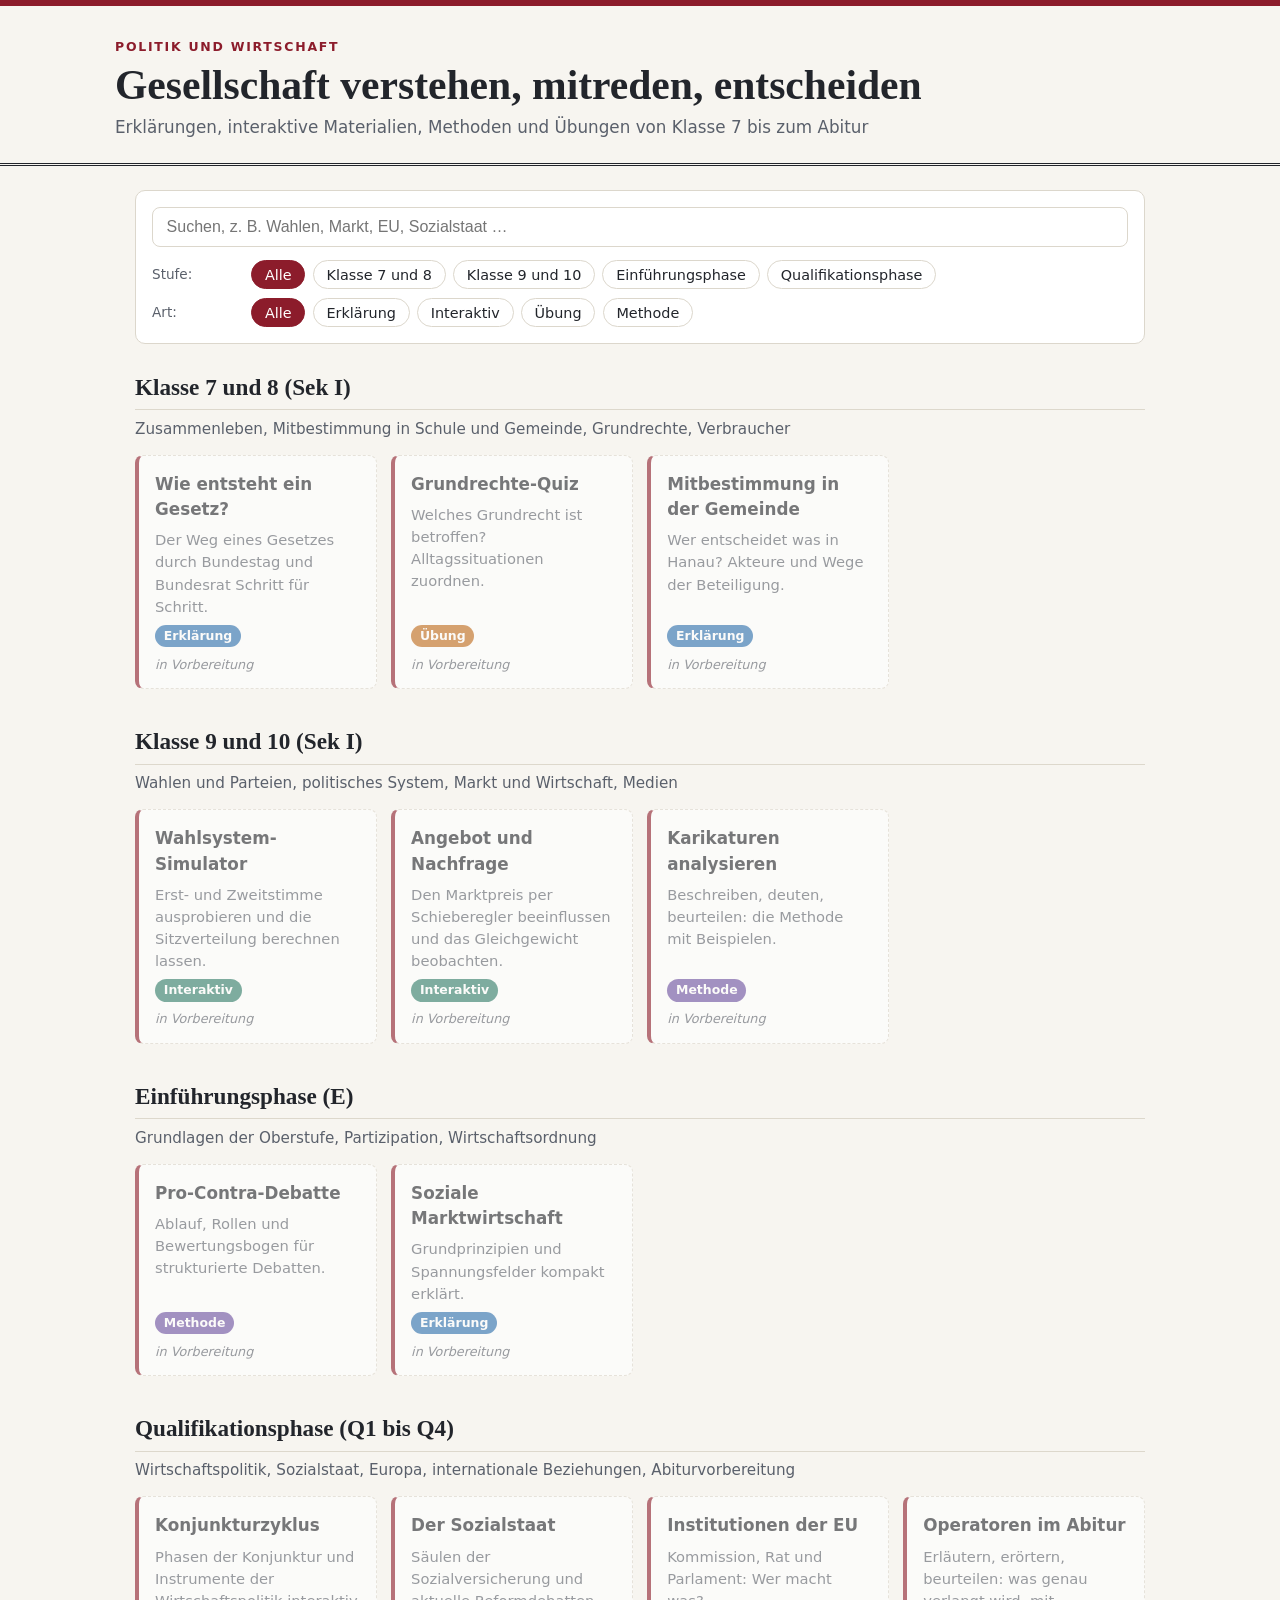
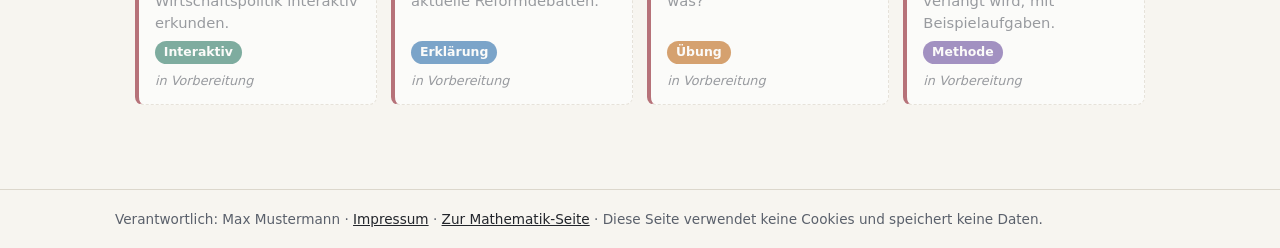
==== index.html @ 1ff41617 "Add files via upload" ====
<!DOCTYPE html>
<html lang="de">
<head>
<meta charset="UTF-8">
<meta name="viewport" content="width=device-width, initial-scale=1">
<title>Politik und Wirtschaft: Materialien, Methoden und Übungen</title>
<style>
  :root {
    --ink: #22252b;
    --ink-soft: #5a606b;
    --paper: #f7f5f0;
    --rule: #ddd8cc;
    --accent: #8c1c2b;
    --card: #ffffff;
    --line: #dcd7cc;
    --erklaerung: #2a6fb0;
    --interaktiv: #2e7d6b;
    --uebung: #c06a1b;
    --methode: #6b4fa3;
  }
  * { box-sizing: border-box; }
  body {
    margin: 0;
    font-family: system-ui, -apple-system, "Segoe UI", Roboto, sans-serif;
    color: var(--ink);
    background: var(--paper);
    line-height: 1.5;
  }
  header {
    background: var(--paper);
    border-top: 6px solid var(--accent);
    border-bottom: 3px double var(--ink);
    padding: 2rem 1.25rem 1.4rem;
  }
  .wrap { max-width: 1050px; margin: 0 auto; }
  .kicker {
    text-transform: uppercase;
    letter-spacing: .14em;
    font-size: .78rem;
    color: var(--accent);
    font-weight: 700;
    margin: 0 0 .35rem;
  }
  h1 {
    font-family: Georgia, "Times New Roman", serif;
    font-size: clamp(1.7rem, 4.2vw, 2.6rem);
    margin: 0 0 .3rem;
    line-height: 1.15;
  }
  .sub { margin: 0; color: var(--ink-soft); font-size: 1.05rem; }

  main { padding: 1.5rem 1.25rem 3rem; }

  .controls {
    background: var(--card);
    border: 1px solid var(--line);
    border-radius: 10px;
    padding: 1rem;
    margin-bottom: 1.6rem;
  }
  .search {
    width: 100%;
    font-size: 1rem;
    padding: .65rem .85rem;
    border: 1px solid var(--line);
    border-radius: 8px;
    color: var(--ink);
    margin-bottom: .8rem;
  }
  .search:focus { outline: 2px solid var(--accent); border-color: transparent; }
  .row { display: flex; flex-wrap: wrap; gap: .45rem; align-items: center; }
  .row + .row { margin-top: .55rem; }
  .row-label { font-size: .85rem; color: var(--ink-soft); margin-right: .25rem; min-width: 5.5rem; }
  .chip {
    border: 1px solid var(--line);
    background: #fff;
    color: var(--ink);
    padding: .35rem .8rem;
    border-radius: 999px;
    font-size: .9rem;
    cursor: pointer;
    font-family: inherit;
  }
  .chip:hover { border-color: var(--ink-soft); }
  .chip.active { background: var(--accent); color: #fff; border-color: var(--accent); }

  section.cat { margin-bottom: 2.2rem; }
  section.cat h2 {
    font-family: Georgia, "Times New Roman", serif;
    font-size: 1.45rem;
    margin: 0 0 .2rem;
    padding-bottom: .3rem;
    border-bottom: 1px solid var(--rule);
  }
  section.cat .cat-desc { margin: .45rem 0 .9rem; color: var(--ink-soft); font-size: .95rem; }
  .grid {
    display: grid;
    grid-template-columns: repeat(auto-fill, minmax(240px, 1fr));
    gap: .9rem;
  }
  .card {
    background: var(--card);
    border: 1px solid var(--line);
    border-left: 4px solid var(--accent);
    border-radius: 8px;
    padding: 1rem 1rem .9rem;
    display: flex;
    flex-direction: column;
    gap: .45rem;
    text-decoration: none;
    color: inherit;
    transition: transform .12s ease, box-shadow .12s ease;
  }
  a.card:hover { transform: translateY(-2px); box-shadow: 0 6px 16px rgba(0,0,0,.10); }
  .card h3 { margin: 0; font-size: 1.05rem; }
  .card p { margin: 0; font-size: .92rem; color: var(--ink-soft); flex-grow: 1; }
  .meta { display: flex; flex-wrap: wrap; gap: .35rem; font-size: .78rem; }
  .badge { padding: .12rem .55rem; border-radius: 999px; color: #fff; font-weight: 600; }
  .badge.Erklärung { background: var(--erklaerung); }
  .badge.Interaktiv { background: var(--interaktiv); }
  .badge.Übung { background: var(--uebung); }
  .badge.Methode { background: var(--methode); }
  .card.soon { opacity: .6; border-style: dashed; border-left-style: solid; }
  .soon-note { font-size: .8rem; font-style: italic; color: var(--ink-soft); }

  .empty { text-align: center; color: var(--ink-soft); padding: 2rem 0; }

  footer {
    border-top: 1px solid var(--line);
    padding: 1.2rem 1.25rem;
    font-size: .85rem;
    color: var(--ink-soft);
  }
  footer a { color: var(--ink); }
</style>
</head>
<body>

<header>
  <div class="wrap">
    <p class="kicker">Politik und Wirtschaft</p>
    <h1>Gesellschaft verstehen, mitreden, entscheiden</h1>
    <p class="sub">Erklärungen, interaktive Materialien, Methoden und Übungen von Klasse 7 bis zum Abitur</p>
  </div>
</header>

<main class="wrap">
  <div class="controls">
    <input class="search" id="search" type="search" placeholder="Suchen, z. B. Wahlen, Markt, EU, Sozialstaat …" aria-label="Suchen">
    <div class="row" id="stufen-row"><span class="row-label">Stufe:</span></div>
    <div class="row" id="typen-row"><span class="row-label">Art:</span></div>
  </div>

  <div id="content"></div>
</main>

<footer>
  <div class="wrap">
    Verantwortlich: Max Mustermann ·
    <a href="impressum.html">Impressum</a> ·
    <a href="../mathe/">Zur Mathematik-Seite</a> ·
    Diese Seite verwendet keine Cookies und speichert keine Daten.
  </div>
</footer>

<script>
/* =========================================================
   HIER PFLEGST DU DEINE INHALTE
   Für ein neues Material einfach einen Eintrag kopieren und anpassen.
   link: Pfad zur Datei (z. B. "q-phase/sozialstaat.html").
         Leer lassen ("") = wird als "in Vorbereitung" angezeigt.
   typ:  "Erklärung", "Interaktiv", "Übung" oder "Methode"
   kategorie: muss einer der Kategorien unten entsprechen
   ========================================================= */

const KATEGORIEN = [
  { id: "klasse78",  name: "Klasse 7 und 8",        stufe: "Sek I",  beschreibung: "Zusammenleben, Mitbestimmung in Schule und Gemeinde, Grundrechte, Verbraucher" },
  { id: "klasse910", name: "Klasse 9 und 10",       stufe: "Sek I",  beschreibung: "Wahlen und Parteien, politisches System, Markt und Wirtschaft, Medien" },
  { id: "e-phase",   name: "Einführungsphase",      stufe: "E",      beschreibung: "Grundlagen der Oberstufe, Partizipation, Wirtschaftsordnung" },
  { id: "q-phase",   name: "Qualifikationsphase",   stufe: "Q1 bis Q4", beschreibung: "Wirtschaftspolitik, Sozialstaat, Europa, internationale Beziehungen, Abiturvorbereitung" }
];

const INHALTE = [
  { titel: "Wie entsteht ein Gesetz?", beschreibung: "Der Weg eines Gesetzes durch Bundestag und Bundesrat Schritt für Schritt.", kategorie: "klasse78", typ: "Erklärung", link: "" },
  { titel: "Grundrechte-Quiz", beschreibung: "Welches Grundrecht ist betroffen? Alltagssituationen zuordnen.", kategorie: "klasse78", typ: "Übung", link: "" },
  { titel: "Mitbestimmung in der Gemeinde", beschreibung: "Wer entscheidet was in Hanau? Akteure und Wege der Beteiligung.", kategorie: "klasse78", typ: "Erklärung", link: "" },

  { titel: "Wahlsystem-Simulator", beschreibung: "Erst- und Zweitstimme ausprobieren und die Sitzverteilung berechnen lassen.", kategorie: "klasse910", typ: "Interaktiv", link: "" },
  { titel: "Angebot und Nachfrage", beschreibung: "Den Marktpreis per Schieberegler beeinflussen und das Gleichgewicht beobachten.", kategorie: "klasse910", typ: "Interaktiv", link: "" },
  { titel: "Karikaturen analysieren", beschreibung: "Beschreiben, deuten, beurteilen: die Methode mit Beispielen.", kategorie: "klasse910", typ: "Methode", link: "" },

  { titel: "Pro-Contra-Debatte", beschreibung: "Ablauf, Rollen und Bewertungsbogen für strukturierte Debatten.", kategorie: "e-phase", typ: "Methode", link: "" },
  { titel: "Soziale Marktwirtschaft", beschreibung: "Grundprinzipien und Spannungsfelder kompakt erklärt.", kategorie: "e-phase", typ: "Erklärung", link: "" },

  { titel: "Konjunkturzyklus", beschreibung: "Phasen der Konjunktur und Instrumente der Wirtschaftspolitik interaktiv erkunden.", kategorie: "q-phase", typ: "Interaktiv", link: "" },
  { titel: "Der Sozialstaat", beschreibung: "Säulen der Sozialversicherung und aktuelle Reformdebatten.", kategorie: "q-phase", typ: "Erklärung", link: "" },
  { titel: "Institutionen der EU", beschreibung: "Kommission, Rat und Parlament: Wer macht was?", kategorie: "q-phase", typ: "Übung", link: "" },
  { titel: "Operatoren im Abitur", beschreibung: "Erläutern, erörtern, beurteilen: was genau verlangt wird, mit Beispielaufgaben.", kategorie: "q-phase", typ: "Methode", link: "" }
];

/* ========= Ab hier musst du nichts mehr ändern ========= */

const TYPEN = ["Erklärung", "Interaktiv", "Übung", "Methode"];
let aktiveStufe = "alle";
let aktiverTyp = "alle";
let suchtext = "";

function chip(label, value, gruppe) {
  const b = document.createElement("button");
  b.className = "chip";
  b.textContent = label;
  b.dataset.value = value;
  b.addEventListener("click", () => {
    if (gruppe === "stufe") aktiveStufe = value; else aktiverTyp = value;
    aktualisiereChips();
    render();
  });
  return b;
}

function baueFilter() {
  const sRow = document.getElementById("stufen-row");
  sRow.appendChild(chip("Alle", "alle", "stufe"));
  KATEGORIEN.forEach(k => sRow.appendChild(chip(k.name, k.id, "stufe")));
  const tRow = document.getElementById("typen-row");
  tRow.appendChild(chip("Alle", "alle", "typ"));
  TYPEN.forEach(t => tRow.appendChild(chip(t, t, "typ")));
  aktualisiereChips();
}

function aktualisiereChips() {
  document.querySelectorAll("#stufen-row .chip").forEach(c =>
    c.classList.toggle("active", c.dataset.value === aktiveStufe));
  document.querySelectorAll("#typen-row .chip").forEach(c =>
    c.classList.toggle("active", c.dataset.value === aktiverTyp));
}

function passt(item) {
  if (aktiveStufe !== "alle" && item.kategorie !== aktiveStufe) return false;
  if (aktiverTyp !== "alle" && item.typ !== aktiverTyp) return false;
  if (suchtext) {
    const t = (item.titel + " " + item.beschreibung).toLowerCase();
    if (!t.includes(suchtext)) return false;
  }
  return true;
}

function karte(item) {
  const el = document.createElement(item.link ? "a" : "div");
  el.className = "card" + (item.link ? "" : " soon");
  if (item.link) el.href = item.link;
  const h = document.createElement("h3"); h.textContent = item.titel;
  const p = document.createElement("p"); p.textContent = item.beschreibung;
  const meta = document.createElement("div"); meta.className = "meta";
  const b = document.createElement("span"); b.className = "badge " + item.typ; b.textContent = item.typ;
  meta.appendChild(b);
  el.append(h, p, meta);
  if (!item.link) {
    const s = document.createElement("span"); s.className = "soon-note"; s.textContent = "in Vorbereitung";
    el.appendChild(s);
  }
  return el;
}

function render() {
  const c = document.getElementById("content");
  c.innerHTML = "";
  let gefunden = 0;
  KATEGORIEN.forEach(k => {
    const items = INHALTE.filter(i => i.kategorie === k.id && passt(i));
    if (!items.length) return;
    gefunden += items.length;
    const sec = document.createElement("section"); sec.className = "cat";
    const h = document.createElement("h2"); h.textContent = k.name + " (" + k.stufe + ")";
    const d = document.createElement("p"); d.className = "cat-desc"; d.textContent = k.beschreibung;
    const g = document.createElement("div"); g.className = "grid";
    items.forEach(i => g.appendChild(karte(i)));
    sec.append(h, d, g);
    c.appendChild(sec);
  });
  if (!gefunden) {
    c.innerHTML = '<p class="empty">Keine passenden Inhalte gefunden.</p>';
  }
}

document.getElementById("search").addEventListener("input", e => {
  suchtext = e.target.value.trim().toLowerCase();
  render();
});

baueFilter();
render();
</script>
</body>
</html>
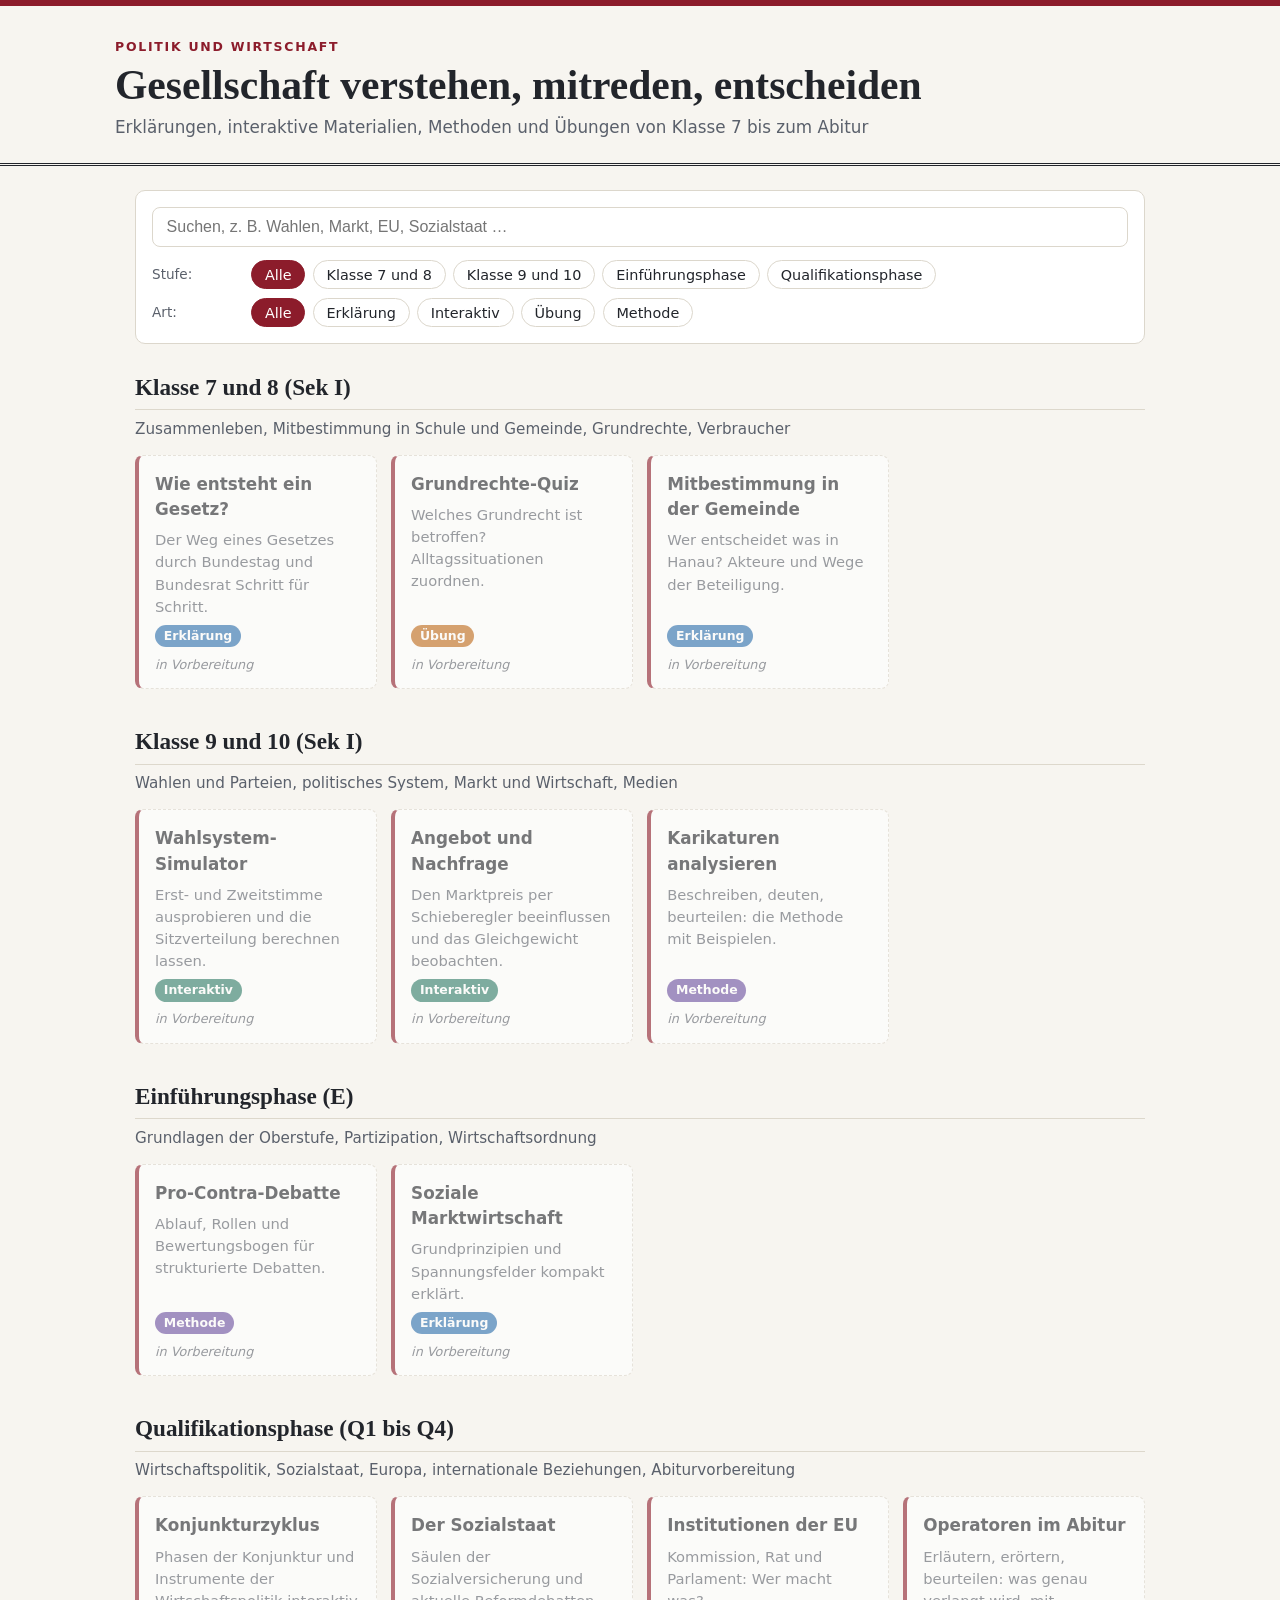
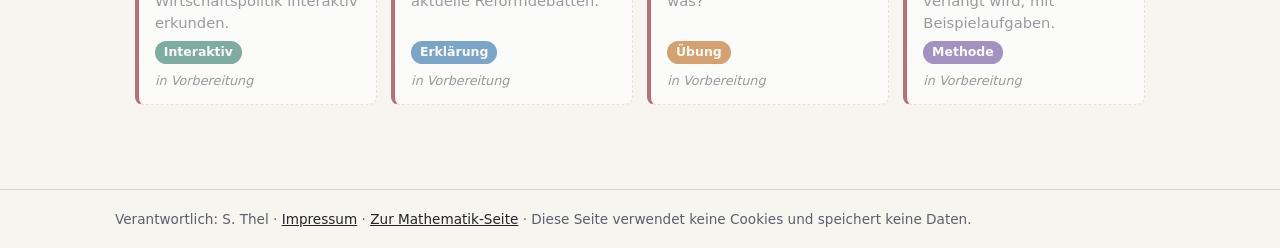
==== commit 27ae1fc6: "Fußzeile: Verantwortlicher S. Thel und Link zur anderen Fachseite Co-Authored-By: Claude Opus 5.5 <n" ====
--- a/index.html
+++ b/index.html
@@ -156,9 +156,9 @@
 
 <footer>
   <div class="wrap">
-    Verantwortlich: Max Mustermann ·
+    Verantwortlich: S. Thel ·
     <a href="impressum.html">Impressum</a> ·
-    <a href="../mathe/">Zur Mathematik-Seite</a> ·
+    <a href="../mathel-lab/">Zur Mathematik-Seite</a> ·
     Diese Seite verwendet keine Cookies und speichert keine Daten.
   </div>
 </footer>
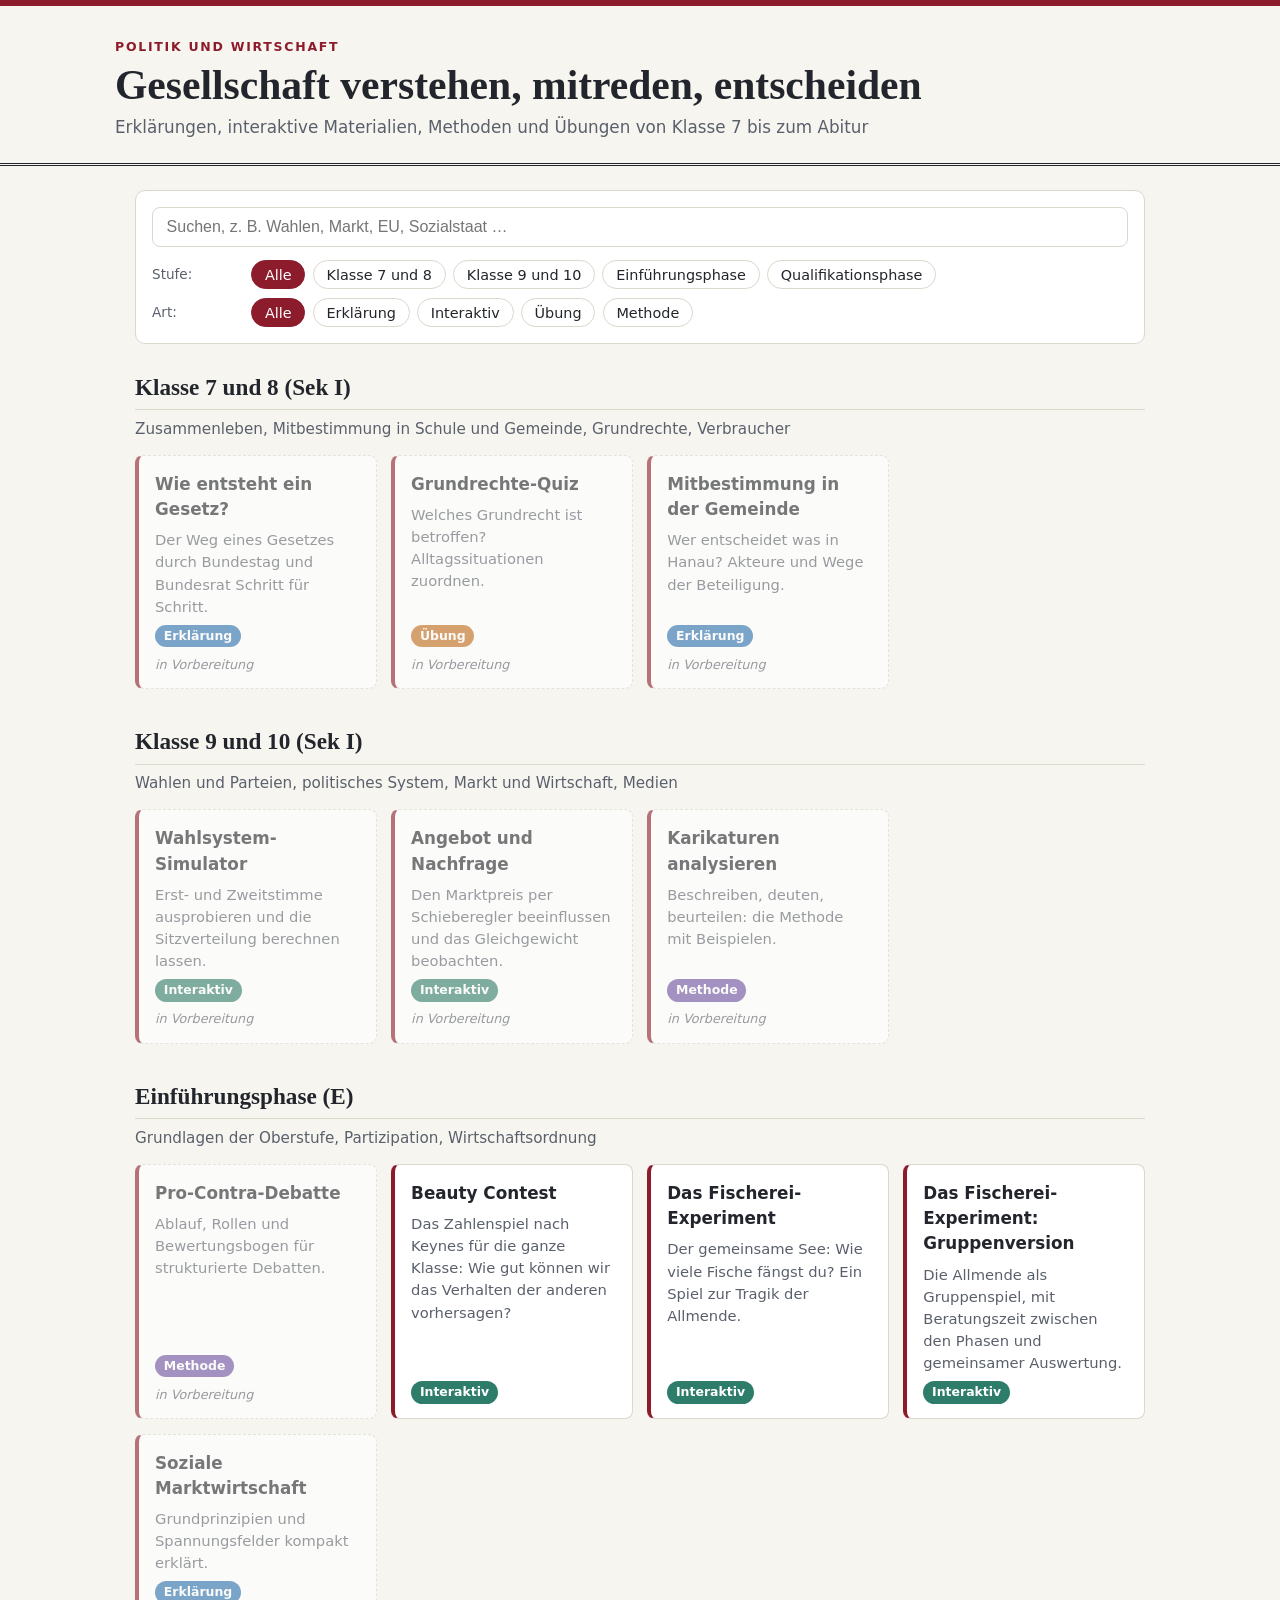
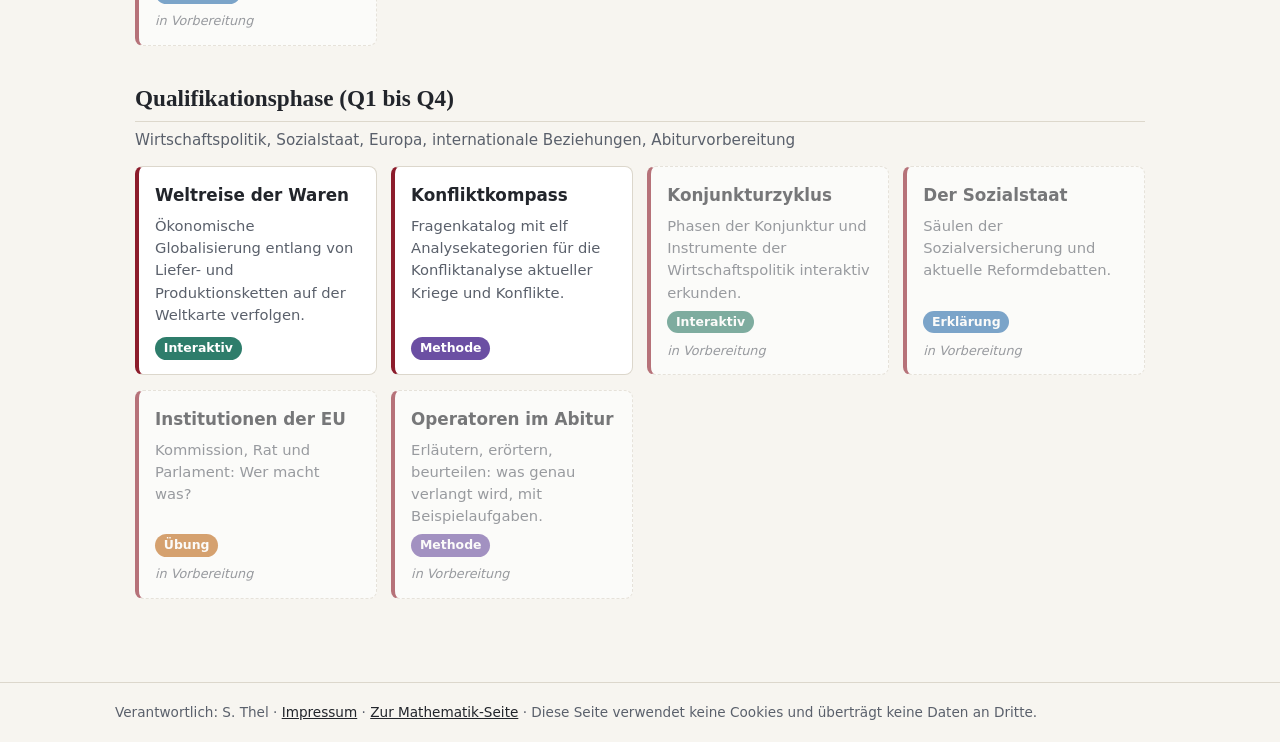
==== commit 5c5322cd: "Fünf PoWi-Materialien aus den Artefakten ergänzt Beauty Contest, Fischerei-Experiment (Einzel- und G" ====
--- a/index.html
+++ b/index.html
@@ -159,7 +159,7 @@
     Verantwortlich: S. Thel ·
     <a href="impressum.html">Impressum</a> ·
     <a href="../mathel-lab/">Zur Mathematik-Seite</a> ·
-    Diese Seite verwendet keine Cookies und speichert keine Daten.
+    Diese Seite verwendet keine Cookies und überträgt keine Daten an Dritte.
   </div>
 </footer>
 
@@ -190,8 +190,13 @@
   { titel: "Karikaturen analysieren", beschreibung: "Beschreiben, deuten, beurteilen: die Methode mit Beispielen.", kategorie: "klasse910", typ: "Methode", link: "" },
 
   { titel: "Pro-Contra-Debatte", beschreibung: "Ablauf, Rollen und Bewertungsbogen für strukturierte Debatten.", kategorie: "e-phase", typ: "Methode", link: "" },
+  { titel: "Beauty Contest", beschreibung: "Das Zahlenspiel nach Keynes für die ganze Klasse: Wie gut können wir das Verhalten der anderen vorhersagen?", kategorie: "e-phase", typ: "Interaktiv", link: "e-phase/beauty-contest.html" },
+  { titel: "Das Fischerei-Experiment", beschreibung: "Der gemeinsame See: Wie viele Fische fängst du? Ein Spiel zur Tragik der Allmende.", kategorie: "e-phase", typ: "Interaktiv", link: "e-phase/fischerei-experiment.html" },
+  { titel: "Das Fischerei-Experiment: Gruppenversion", beschreibung: "Die Allmende als Gruppenspiel, mit Beratungszeit zwischen den Phasen und gemeinsamer Auswertung.", kategorie: "e-phase", typ: "Interaktiv", link: "e-phase/fischerei-gruppenversion.html" },
   { titel: "Soziale Marktwirtschaft", beschreibung: "Grundprinzipien und Spannungsfelder kompakt erklärt.", kategorie: "e-phase", typ: "Erklärung", link: "" },
 
+  { titel: "Weltreise der Waren", beschreibung: "Ökonomische Globalisierung entlang von Liefer- und Produktionsketten auf der Weltkarte verfolgen.", kategorie: "q-phase", typ: "Interaktiv", link: "q-phase/weltreise-der-waren.html" },
+  { titel: "Konfliktkompass", beschreibung: "Fragenkatalog mit elf Analysekategorien für die Konfliktanalyse aktueller Kriege und Konflikte.", kategorie: "q-phase", typ: "Methode", link: "q-phase/konfliktkompass.html" },
   { titel: "Konjunkturzyklus", beschreibung: "Phasen der Konjunktur und Instrumente der Wirtschaftspolitik interaktiv erkunden.", kategorie: "q-phase", typ: "Interaktiv", link: "" },
   { titel: "Der Sozialstaat", beschreibung: "Säulen der Sozialversicherung und aktuelle Reformdebatten.", kategorie: "q-phase", typ: "Erklärung", link: "" },
   { titel: "Institutionen der EU", beschreibung: "Kommission, Rat und Parlament: Wer macht was?", kategorie: "q-phase", typ: "Übung", link: "" },
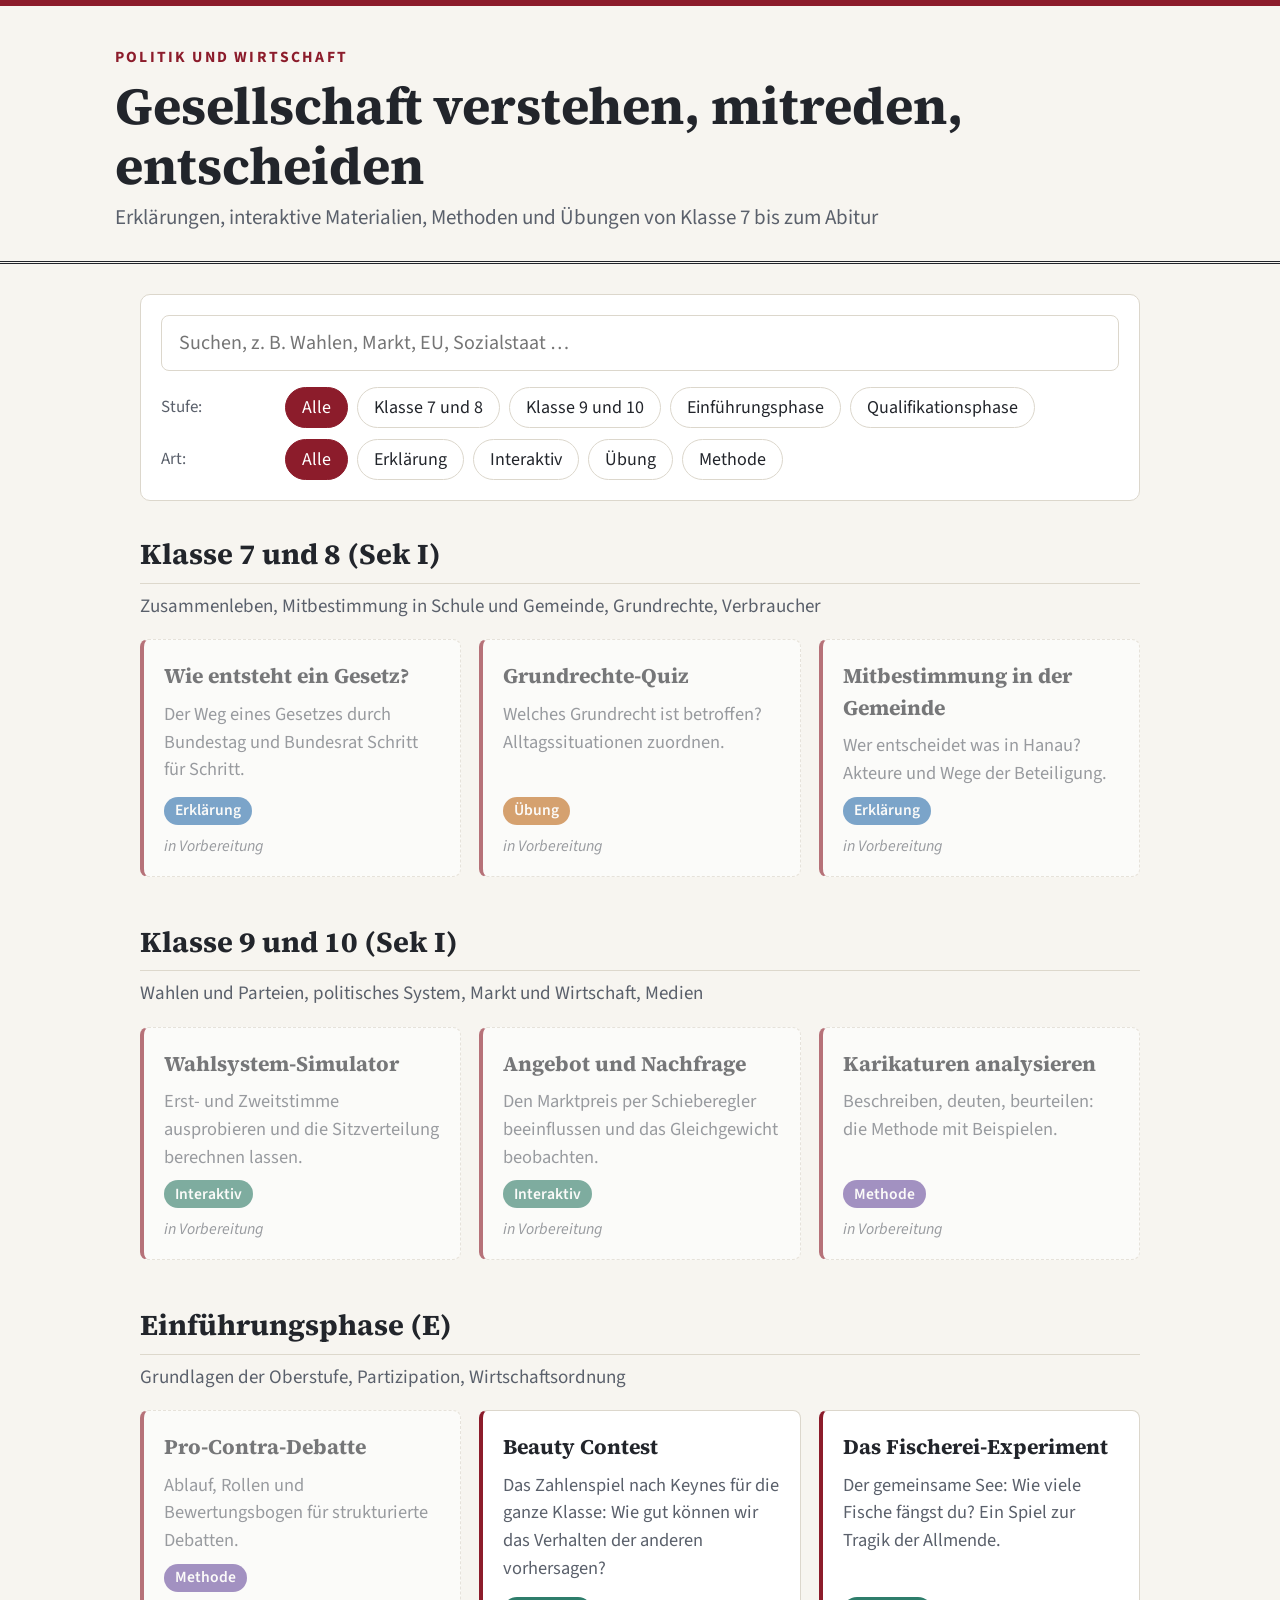
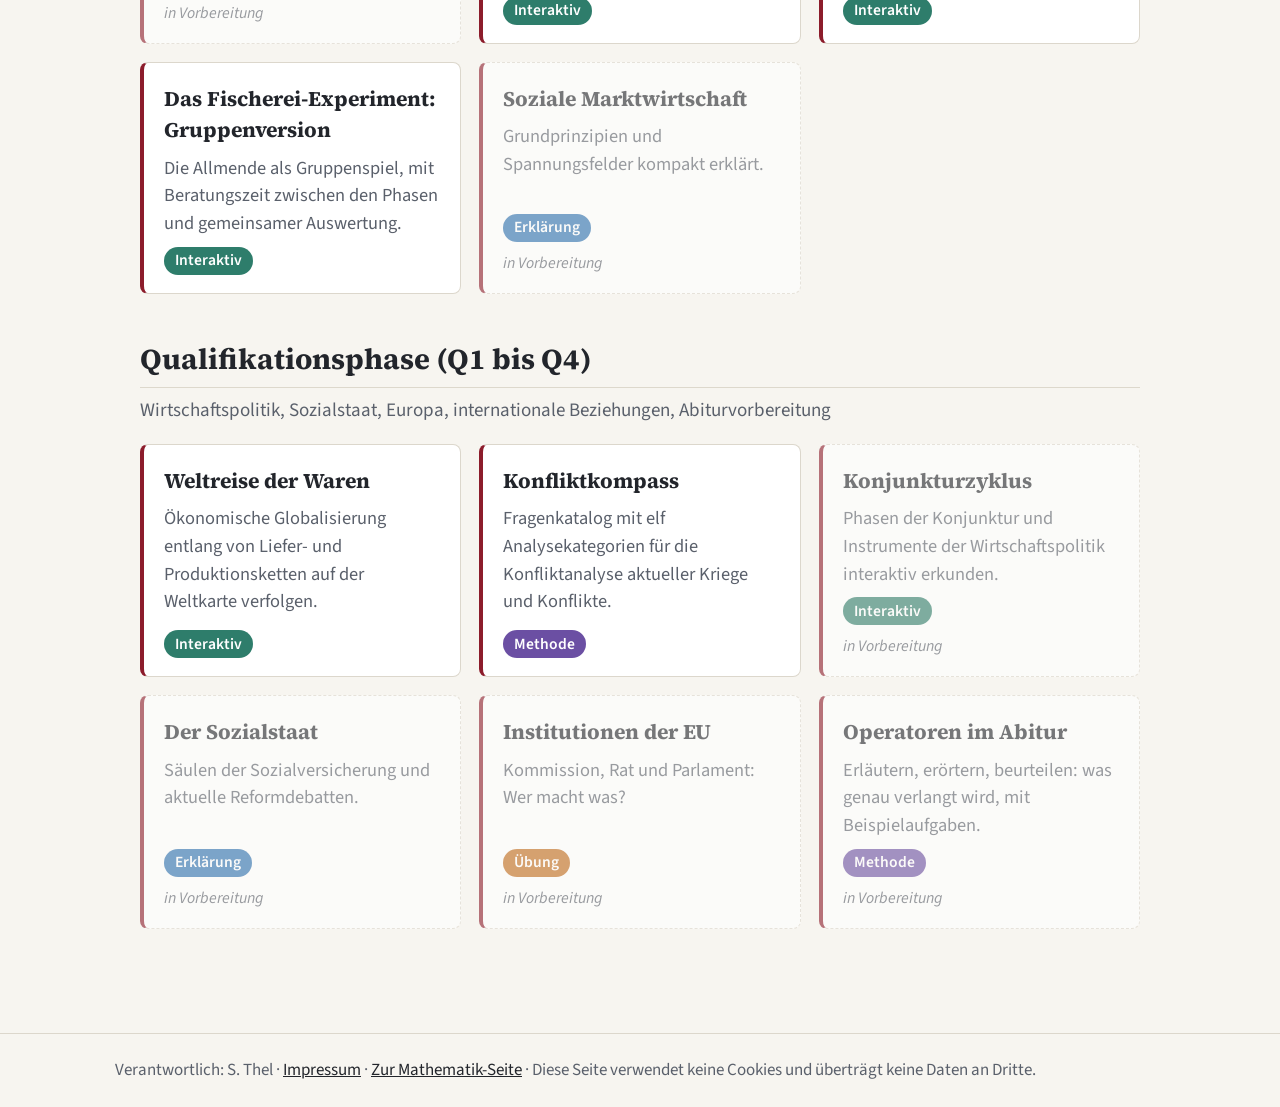
==== commit 219c717b: "Einheitliche, größere Schrift auf allen Seiten Fließtext Source Sans 3, Überschriften Source Serif 4" ====
--- a/index.html
+++ b/index.html
@@ -4,6 +4,15 @@
 <meta charset="UTF-8">
 <meta name="viewport" content="width=device-width, initial-scale=1">
 <title>Politik und Wirtschaft: Materialien, Methoden und Übungen</title>
+<link rel="stylesheet" href="assets/fonts/fonts.css">
+<style id="typo-basis">
+/* Einheitliche Schriften: Text Source Sans 3, Überschriften Source Serif 4, Zahlen Source Code Pro */
+html{font-size:20px}
+body{font-family:"Source Sans 3", system-ui, sans-serif}
+h1,h2,h3{font-family:"Source Serif 4", Georgia, serif}
+button,input,select,textarea{font-family:inherit}
+code,kbd,samp,pre{font-family:"Source Code Pro", ui-monospace, monospace}
+</style>
 <style>
   :root {
     --ink: #22252b;
@@ -21,7 +30,7 @@
   * { box-sizing: border-box; }
   body {
     margin: 0;
-    font-family: system-ui, -apple-system, "Segoe UI", Roboto, sans-serif;
+    font-family:"Source Sans 3", system-ui, sans-serif;
     color: var(--ink);
     background: var(--paper);
     line-height: 1.5;
@@ -42,7 +51,7 @@
     margin: 0 0 .35rem;
   }
   h1 {
-    font-family: Georgia, "Times New Roman", serif;
+    font-family: "Source Serif 4", Georgia, serif;
     font-size: clamp(1.7rem, 4.2vw, 2.6rem);
     margin: 0 0 .3rem;
     line-height: 1.15;
@@ -86,7 +95,7 @@
 
   section.cat { margin-bottom: 2.2rem; }
   section.cat h2 {
-    font-family: Georgia, "Times New Roman", serif;
+    font-family: "Source Serif 4", Georgia, serif;
     font-size: 1.45rem;
     margin: 0 0 .2rem;
     padding-bottom: .3rem;
@@ -158,7 +167,7 @@
   <div class="wrap">
     Verantwortlich: S. Thel ·
     <a href="impressum.html">Impressum</a> ·
-    <a href="../mathel-lab/">Zur Mathematik-Seite</a> ·
+    <a href="../mathe-lab/">Zur Mathematik-Seite</a> ·
     Diese Seite verwendet keine Cookies und überträgt keine Daten an Dritte.
   </div>
 </footer>
--- a/assets/fonts/fonts.css
+++ b/assets/fonts/fonts.css
@@ -0,0 +1,461 @@
+/* Lokal eingebundene Schriften (SIL Open Font License 1.1), keine Verbindung zu Google.
+ */
+
+@font-face {
+  font-family: 'Source Sans 3';
+  font-style: normal;
+  font-weight: 400;
+  font-display: swap;
+  src: url(./source-sans-3-greek-400-normal.woff2) format('woff2');
+  unicode-range: U+0370-0377,U+037A-037F,U+0384-038A,U+038C,U+038E-03A1,U+03A3-03FF;
+}
+
+@font-face {
+  font-family: 'Source Sans 3';
+  font-style: normal;
+  font-weight: 400;
+  font-display: swap;
+  src: url(./source-sans-3-latin-ext-400-normal.woff2) format('woff2');
+  unicode-range: U+0100-02BA,U+02BD-02C5,U+02C7-02CC,U+02CE-02D7,U+02DD-02FF,U+0304,U+0308,U+0329,U+1D00-1DBF,U+1E00-1E9F,U+1EF2-1EFF,U+2020,U+20A0-20AB,U+20AD-20C4,U+2113,U+2C60-2C7F,U+A720-A7FF;
+}
+
+@font-face {
+  font-family: 'Source Sans 3';
+  font-style: normal;
+  font-weight: 400;
+  font-display: swap;
+  src: url(./source-sans-3-latin-400-normal.woff2) format('woff2');
+  unicode-range: U+0000-00FF,U+0131,U+0152-0153,U+02BB-02BC,U+02C6,U+02DA,U+02DC,U+0304,U+0308,U+0329,U+2000-206F,U+20AC,U+2122,U+2191,U+2193,U+2212,U+2215,U+FEFF,U+FFFD;
+}
+
+@font-face {
+  font-family: 'Source Sans 3';
+  font-style: normal;
+  font-weight: 500;
+  font-display: swap;
+  src: url(./source-sans-3-greek-500-normal.woff2) format('woff2');
+  unicode-range: U+0370-0377,U+037A-037F,U+0384-038A,U+038C,U+038E-03A1,U+03A3-03FF;
+}
+
+@font-face {
+  font-family: 'Source Sans 3';
+  font-style: normal;
+  font-weight: 500;
+  font-display: swap;
+  src: url(./source-sans-3-latin-ext-500-normal.woff2) format('woff2');
+  unicode-range: U+0100-02BA,U+02BD-02C5,U+02C7-02CC,U+02CE-02D7,U+02DD-02FF,U+0304,U+0308,U+0329,U+1D00-1DBF,U+1E00-1E9F,U+1EF2-1EFF,U+2020,U+20A0-20AB,U+20AD-20C4,U+2113,U+2C60-2C7F,U+A720-A7FF;
+}
+
+@font-face {
+  font-family: 'Source Sans 3';
+  font-style: normal;
+  font-weight: 500;
+  font-display: swap;
+  src: url(./source-sans-3-latin-500-normal.woff2) format('woff2');
+  unicode-range: U+0000-00FF,U+0131,U+0152-0153,U+02BB-02BC,U+02C6,U+02DA,U+02DC,U+0304,U+0308,U+0329,U+2000-206F,U+20AC,U+2122,U+2191,U+2193,U+2212,U+2215,U+FEFF,U+FFFD;
+}
+
+@font-face {
+  font-family: 'Source Sans 3';
+  font-style: normal;
+  font-weight: 600;
+  font-display: swap;
+  src: url(./source-sans-3-greek-600-normal.woff2) format('woff2');
+  unicode-range: U+0370-0377,U+037A-037F,U+0384-038A,U+038C,U+038E-03A1,U+03A3-03FF;
+}
+
+@font-face {
+  font-family: 'Source Sans 3';
+  font-style: normal;
+  font-weight: 600;
+  font-display: swap;
+  src: url(./source-sans-3-latin-ext-600-normal.woff2) format('woff2');
+  unicode-range: U+0100-02BA,U+02BD-02C5,U+02C7-02CC,U+02CE-02D7,U+02DD-02FF,U+0304,U+0308,U+0329,U+1D00-1DBF,U+1E00-1E9F,U+1EF2-1EFF,U+2020,U+20A0-20AB,U+20AD-20C4,U+2113,U+2C60-2C7F,U+A720-A7FF;
+}
+
+@font-face {
+  font-family: 'Source Sans 3';
+  font-style: normal;
+  font-weight: 600;
+  font-display: swap;
+  src: url(./source-sans-3-latin-600-normal.woff2) format('woff2');
+  unicode-range: U+0000-00FF,U+0131,U+0152-0153,U+02BB-02BC,U+02C6,U+02DA,U+02DC,U+0304,U+0308,U+0329,U+2000-206F,U+20AC,U+2122,U+2191,U+2193,U+2212,U+2215,U+FEFF,U+FFFD;
+}
+
+@font-face {
+  font-family: 'Source Sans 3';
+  font-style: normal;
+  font-weight: 700;
+  font-display: swap;
+  src: url(./source-sans-3-greek-700-normal.woff2) format('woff2');
+  unicode-range: U+0370-0377,U+037A-037F,U+0384-038A,U+038C,U+038E-03A1,U+03A3-03FF;
+}
+
+@font-face {
+  font-family: 'Source Sans 3';
+  font-style: normal;
+  font-weight: 700;
+  font-display: swap;
+  src: url(./source-sans-3-latin-ext-700-normal.woff2) format('woff2');
+  unicode-range: U+0100-02BA,U+02BD-02C5,U+02C7-02CC,U+02CE-02D7,U+02DD-02FF,U+0304,U+0308,U+0329,U+1D00-1DBF,U+1E00-1E9F,U+1EF2-1EFF,U+2020,U+20A0-20AB,U+20AD-20C4,U+2113,U+2C60-2C7F,U+A720-A7FF;
+}
+
+@font-face {
+  font-family: 'Source Sans 3';
+  font-style: normal;
+  font-weight: 700;
+  font-display: swap;
+  src: url(./source-sans-3-latin-700-normal.woff2) format('woff2');
+  unicode-range: U+0000-00FF,U+0131,U+0152-0153,U+02BB-02BC,U+02C6,U+02DA,U+02DC,U+0304,U+0308,U+0329,U+2000-206F,U+20AC,U+2122,U+2191,U+2193,U+2212,U+2215,U+FEFF,U+FFFD;
+}
+
+@font-face {
+  font-family: 'Source Sans 3';
+  font-style: normal;
+  font-weight: 800;
+  font-display: swap;
+  src: url(./source-sans-3-greek-800-normal.woff2) format('woff2');
+  unicode-range: U+0370-0377,U+037A-037F,U+0384-038A,U+038C,U+038E-03A1,U+03A3-03FF;
+}
+
+@font-face {
+  font-family: 'Source Sans 3';
+  font-style: normal;
+  font-weight: 800;
+  font-display: swap;
+  src: url(./source-sans-3-latin-ext-800-normal.woff2) format('woff2');
+  unicode-range: U+0100-02BA,U+02BD-02C5,U+02C7-02CC,U+02CE-02D7,U+02DD-02FF,U+0304,U+0308,U+0329,U+1D00-1DBF,U+1E00-1E9F,U+1EF2-1EFF,U+2020,U+20A0-20AB,U+20AD-20C4,U+2113,U+2C60-2C7F,U+A720-A7FF;
+}
+
+@font-face {
+  font-family: 'Source Sans 3';
+  font-style: normal;
+  font-weight: 800;
+  font-display: swap;
+  src: url(./source-sans-3-latin-800-normal.woff2) format('woff2');
+  unicode-range: U+0000-00FF,U+0131,U+0152-0153,U+02BB-02BC,U+02C6,U+02DA,U+02DC,U+0304,U+0308,U+0329,U+2000-206F,U+20AC,U+2122,U+2191,U+2193,U+2212,U+2215,U+FEFF,U+FFFD;
+}
+
+@font-face {
+  font-family: 'Source Sans 3';
+  font-style: italic;
+  font-weight: 400;
+  font-display: swap;
+  src: url(./source-sans-3-greek-400-italic.woff2) format('woff2');
+  unicode-range: U+0370-0377,U+037A-037F,U+0384-038A,U+038C,U+038E-03A1,U+03A3-03FF;
+}
+
+@font-face {
+  font-family: 'Source Sans 3';
+  font-style: italic;
+  font-weight: 400;
+  font-display: swap;
+  src: url(./source-sans-3-latin-ext-400-italic.woff2) format('woff2');
+  unicode-range: U+0100-02BA,U+02BD-02C5,U+02C7-02CC,U+02CE-02D7,U+02DD-02FF,U+0304,U+0308,U+0329,U+1D00-1DBF,U+1E00-1E9F,U+1EF2-1EFF,U+2020,U+20A0-20AB,U+20AD-20C4,U+2113,U+2C60-2C7F,U+A720-A7FF;
+}
+
+@font-face {
+  font-family: 'Source Sans 3';
+  font-style: italic;
+  font-weight: 400;
+  font-display: swap;
+  src: url(./source-sans-3-latin-400-italic.woff2) format('woff2');
+  unicode-range: U+0000-00FF,U+0131,U+0152-0153,U+02BB-02BC,U+02C6,U+02DA,U+02DC,U+0304,U+0308,U+0329,U+2000-206F,U+20AC,U+2122,U+2191,U+2193,U+2212,U+2215,U+FEFF,U+FFFD;
+}
+
+@font-face {
+  font-family: 'Source Sans 3';
+  font-style: italic;
+  font-weight: 700;
+  font-display: swap;
+  src: url(./source-sans-3-greek-700-italic.woff2) format('woff2');
+  unicode-range: U+0370-0377,U+037A-037F,U+0384-038A,U+038C,U+038E-03A1,U+03A3-03FF;
+}
+
+@font-face {
+  font-family: 'Source Sans 3';
+  font-style: italic;
+  font-weight: 700;
+  font-display: swap;
+  src: url(./source-sans-3-latin-ext-700-italic.woff2) format('woff2');
+  unicode-range: U+0100-02BA,U+02BD-02C5,U+02C7-02CC,U+02CE-02D7,U+02DD-02FF,U+0304,U+0308,U+0329,U+1D00-1DBF,U+1E00-1E9F,U+1EF2-1EFF,U+2020,U+20A0-20AB,U+20AD-20C4,U+2113,U+2C60-2C7F,U+A720-A7FF;
+}
+
+@font-face {
+  font-family: 'Source Sans 3';
+  font-style: italic;
+  font-weight: 700;
+  font-display: swap;
+  src: url(./source-sans-3-latin-700-italic.woff2) format('woff2');
+  unicode-range: U+0000-00FF,U+0131,U+0152-0153,U+02BB-02BC,U+02C6,U+02DA,U+02DC,U+0304,U+0308,U+0329,U+2000-206F,U+20AC,U+2122,U+2191,U+2193,U+2212,U+2215,U+FEFF,U+FFFD;
+}
+
+@font-face {
+  font-family: 'Source Code Pro';
+  font-style: normal;
+  font-weight: 400;
+  font-display: swap;
+  src: url(./source-code-pro-greek-400-normal.woff2) format('woff2');
+  unicode-range: U+0370-0377,U+037A-037F,U+0384-038A,U+038C,U+038E-03A1,U+03A3-03FF;
+}
+
+@font-face {
+  font-family: 'Source Code Pro';
+  font-style: normal;
+  font-weight: 400;
+  font-display: swap;
+  src: url(./source-code-pro-latin-ext-400-normal.woff2) format('woff2');
+  unicode-range: U+0100-02BA,U+02BD-02C5,U+02C7-02CC,U+02CE-02D7,U+02DD-02FF,U+0304,U+0308,U+0329,U+1D00-1DBF,U+1E00-1E9F,U+1EF2-1EFF,U+2020,U+20A0-20AB,U+20AD-20C4,U+2113,U+2C60-2C7F,U+A720-A7FF;
+}
+
+@font-face {
+  font-family: 'Source Code Pro';
+  font-style: normal;
+  font-weight: 400;
+  font-display: swap;
+  src: url(./source-code-pro-latin-400-normal.woff2) format('woff2');
+  unicode-range: U+0000-00FF,U+0131,U+0152-0153,U+02BB-02BC,U+02C6,U+02DA,U+02DC,U+0304,U+0308,U+0329,U+2000-206F,U+20AC,U+2122,U+2191,U+2193,U+2212,U+2215,U+FEFF,U+FFFD;
+}
+
+@font-face {
+  font-family: 'Source Code Pro';
+  font-style: normal;
+  font-weight: 500;
+  font-display: swap;
+  src: url(./source-code-pro-greek-500-normal.woff2) format('woff2');
+  unicode-range: U+0370-0377,U+037A-037F,U+0384-038A,U+038C,U+038E-03A1,U+03A3-03FF;
+}
+
+@font-face {
+  font-family: 'Source Code Pro';
+  font-style: normal;
+  font-weight: 500;
+  font-display: swap;
+  src: url(./source-code-pro-latin-ext-500-normal.woff2) format('woff2');
+  unicode-range: U+0100-02BA,U+02BD-02C5,U+02C7-02CC,U+02CE-02D7,U+02DD-02FF,U+0304,U+0308,U+0329,U+1D00-1DBF,U+1E00-1E9F,U+1EF2-1EFF,U+2020,U+20A0-20AB,U+20AD-20C4,U+2113,U+2C60-2C7F,U+A720-A7FF;
+}
+
+@font-face {
+  font-family: 'Source Code Pro';
+  font-style: normal;
+  font-weight: 500;
+  font-display: swap;
+  src: url(./source-code-pro-latin-500-normal.woff2) format('woff2');
+  unicode-range: U+0000-00FF,U+0131,U+0152-0153,U+02BB-02BC,U+02C6,U+02DA,U+02DC,U+0304,U+0308,U+0329,U+2000-206F,U+20AC,U+2122,U+2191,U+2193,U+2212,U+2215,U+FEFF,U+FFFD;
+}
+
+@font-face {
+  font-family: 'Source Code Pro';
+  font-style: normal;
+  font-weight: 600;
+  font-display: swap;
+  src: url(./source-code-pro-greek-600-normal.woff2) format('woff2');
+  unicode-range: U+0370-0377,U+037A-037F,U+0384-038A,U+038C,U+038E-03A1,U+03A3-03FF;
+}
+
+@font-face {
+  font-family: 'Source Code Pro';
+  font-style: normal;
+  font-weight: 600;
+  font-display: swap;
+  src: url(./source-code-pro-latin-ext-600-normal.woff2) format('woff2');
+  unicode-range: U+0100-02BA,U+02BD-02C5,U+02C7-02CC,U+02CE-02D7,U+02DD-02FF,U+0304,U+0308,U+0329,U+1D00-1DBF,U+1E00-1E9F,U+1EF2-1EFF,U+2020,U+20A0-20AB,U+20AD-20C4,U+2113,U+2C60-2C7F,U+A720-A7FF;
+}
+
+@font-face {
+  font-family: 'Source Code Pro';
+  font-style: normal;
+  font-weight: 600;
+  font-display: swap;
+  src: url(./source-code-pro-latin-600-normal.woff2) format('woff2');
+  unicode-range: U+0000-00FF,U+0131,U+0152-0153,U+02BB-02BC,U+02C6,U+02DA,U+02DC,U+0304,U+0308,U+0329,U+2000-206F,U+20AC,U+2122,U+2191,U+2193,U+2212,U+2215,U+FEFF,U+FFFD;
+}
+
+@font-face {
+  font-family: 'Source Code Pro';
+  font-style: normal;
+  font-weight: 700;
+  font-display: swap;
+  src: url(./source-code-pro-greek-700-normal.woff2) format('woff2');
+  unicode-range: U+0370-0377,U+037A-037F,U+0384-038A,U+038C,U+038E-03A1,U+03A3-03FF;
+}
+
+@font-face {
+  font-family: 'Source Code Pro';
+  font-style: normal;
+  font-weight: 700;
+  font-display: swap;
+  src: url(./source-code-pro-latin-ext-700-normal.woff2) format('woff2');
+  unicode-range: U+0100-02BA,U+02BD-02C5,U+02C7-02CC,U+02CE-02D7,U+02DD-02FF,U+0304,U+0308,U+0329,U+1D00-1DBF,U+1E00-1E9F,U+1EF2-1EFF,U+2020,U+20A0-20AB,U+20AD-20C4,U+2113,U+2C60-2C7F,U+A720-A7FF;
+}
+
+@font-face {
+  font-family: 'Source Code Pro';
+  font-style: normal;
+  font-weight: 700;
+  font-display: swap;
+  src: url(./source-code-pro-latin-700-normal.woff2) format('woff2');
+  unicode-range: U+0000-00FF,U+0131,U+0152-0153,U+02BB-02BC,U+02C6,U+02DA,U+02DC,U+0304,U+0308,U+0329,U+2000-206F,U+20AC,U+2122,U+2191,U+2193,U+2212,U+2215,U+FEFF,U+FFFD;
+}
+
+@font-face {
+  font-family: 'Source Serif 4';
+  font-style: normal;
+  font-weight: 400;
+  font-display: swap;
+  src: url(./source-serif-4-greek-400-normal.woff2) format('woff2');
+  unicode-range: U+0370-0377,U+037A-037F,U+0384-038A,U+038C,U+038E-03A1,U+03A3-03FF;
+}
+
+@font-face {
+  font-family: 'Source Serif 4';
+  font-style: normal;
+  font-weight: 400;
+  font-display: swap;
+  src: url(./source-serif-4-latin-ext-400-normal.woff2) format('woff2');
+  unicode-range: U+0100-02BA,U+02BD-02C5,U+02C7-02CC,U+02CE-02D7,U+02DD-02FF,U+0304,U+0308,U+0329,U+1D00-1DBF,U+1E00-1E9F,U+1EF2-1EFF,U+2020,U+20A0-20AB,U+20AD-20C4,U+2113,U+2C60-2C7F,U+A720-A7FF;
+}
+
+@font-face {
+  font-family: 'Source Serif 4';
+  font-style: normal;
+  font-weight: 400;
+  font-display: swap;
+  src: url(./source-serif-4-latin-400-normal.woff2) format('woff2');
+  unicode-range: U+0000-00FF,U+0131,U+0152-0153,U+02BB-02BC,U+02C6,U+02DA,U+02DC,U+0304,U+0308,U+0329,U+2000-206F,U+20AC,U+2122,U+2191,U+2193,U+2212,U+2215,U+FEFF,U+FFFD;
+}
+
+@font-face {
+  font-family: 'Source Serif 4';
+  font-style: normal;
+  font-weight: 500;
+  font-display: swap;
+  src: url(./source-serif-4-greek-500-normal.woff2) format('woff2');
+  unicode-range: U+0370-0377,U+037A-037F,U+0384-038A,U+038C,U+038E-03A1,U+03A3-03FF;
+}
+
+@font-face {
+  font-family: 'Source Serif 4';
+  font-style: normal;
+  font-weight: 500;
+  font-display: swap;
+  src: url(./source-serif-4-latin-ext-500-normal.woff2) format('woff2');
+  unicode-range: U+0100-02BA,U+02BD-02C5,U+02C7-02CC,U+02CE-02D7,U+02DD-02FF,U+0304,U+0308,U+0329,U+1D00-1DBF,U+1E00-1E9F,U+1EF2-1EFF,U+2020,U+20A0-20AB,U+20AD-20C4,U+2113,U+2C60-2C7F,U+A720-A7FF;
+}
+
+@font-face {
+  font-family: 'Source Serif 4';
+  font-style: normal;
+  font-weight: 500;
+  font-display: swap;
+  src: url(./source-serif-4-latin-500-normal.woff2) format('woff2');
+  unicode-range: U+0000-00FF,U+0131,U+0152-0153,U+02BB-02BC,U+02C6,U+02DA,U+02DC,U+0304,U+0308,U+0329,U+2000-206F,U+20AC,U+2122,U+2191,U+2193,U+2212,U+2215,U+FEFF,U+FFFD;
+}
+
+@font-face {
+  font-family: 'Source Serif 4';
+  font-style: normal;
+  font-weight: 600;
+  font-display: swap;
+  src: url(./source-serif-4-greek-600-normal.woff2) format('woff2');
+  unicode-range: U+0370-0377,U+037A-037F,U+0384-038A,U+038C,U+038E-03A1,U+03A3-03FF;
+}
+
+@font-face {
+  font-family: 'Source Serif 4';
+  font-style: normal;
+  font-weight: 600;
+  font-display: swap;
+  src: url(./source-serif-4-latin-ext-600-normal.woff2) format('woff2');
+  unicode-range: U+0100-02BA,U+02BD-02C5,U+02C7-02CC,U+02CE-02D7,U+02DD-02FF,U+0304,U+0308,U+0329,U+1D00-1DBF,U+1E00-1E9F,U+1EF2-1EFF,U+2020,U+20A0-20AB,U+20AD-20C4,U+2113,U+2C60-2C7F,U+A720-A7FF;
+}
+
+@font-face {
+  font-family: 'Source Serif 4';
+  font-style: normal;
+  font-weight: 600;
+  font-display: swap;
+  src: url(./source-serif-4-latin-600-normal.woff2) format('woff2');
+  unicode-range: U+0000-00FF,U+0131,U+0152-0153,U+02BB-02BC,U+02C6,U+02DA,U+02DC,U+0304,U+0308,U+0329,U+2000-206F,U+20AC,U+2122,U+2191,U+2193,U+2212,U+2215,U+FEFF,U+FFFD;
+}
+
+@font-face {
+  font-family: 'Source Serif 4';
+  font-style: normal;
+  font-weight: 700;
+  font-display: swap;
+  src: url(./source-serif-4-greek-700-normal.woff2) format('woff2');
+  unicode-range: U+0370-0377,U+037A-037F,U+0384-038A,U+038C,U+038E-03A1,U+03A3-03FF;
+}
+
+@font-face {
+  font-family: 'Source Serif 4';
+  font-style: normal;
+  font-weight: 700;
+  font-display: swap;
+  src: url(./source-serif-4-latin-ext-700-normal.woff2) format('woff2');
+  unicode-range: U+0100-02BA,U+02BD-02C5,U+02C7-02CC,U+02CE-02D7,U+02DD-02FF,U+0304,U+0308,U+0329,U+1D00-1DBF,U+1E00-1E9F,U+1EF2-1EFF,U+2020,U+20A0-20AB,U+20AD-20C4,U+2113,U+2C60-2C7F,U+A720-A7FF;
+}
+
+@font-face {
+  font-family: 'Source Serif 4';
+  font-style: normal;
+  font-weight: 700;
+  font-display: swap;
+  src: url(./source-serif-4-latin-700-normal.woff2) format('woff2');
+  unicode-range: U+0000-00FF,U+0131,U+0152-0153,U+02BB-02BC,U+02C6,U+02DA,U+02DC,U+0304,U+0308,U+0329,U+2000-206F,U+20AC,U+2122,U+2191,U+2193,U+2212,U+2215,U+FEFF,U+FFFD;
+}
+
+@font-face {
+  font-family: 'Source Serif 4';
+  font-style: italic;
+  font-weight: 400;
+  font-display: swap;
+  src: url(./source-serif-4-greek-400-italic.woff2) format('woff2');
+  unicode-range: U+0370-0377,U+037A-037F,U+0384-038A,U+038C,U+038E-03A1,U+03A3-03FF;
+}
+
+@font-face {
+  font-family: 'Source Serif 4';
+  font-style: italic;
+  font-weight: 400;
+  font-display: swap;
+  src: url(./source-serif-4-latin-ext-400-italic.woff2) format('woff2');
+  unicode-range: U+0100-02BA,U+02BD-02C5,U+02C7-02CC,U+02CE-02D7,U+02DD-02FF,U+0304,U+0308,U+0329,U+1D00-1DBF,U+1E00-1E9F,U+1EF2-1EFF,U+2020,U+20A0-20AB,U+20AD-20C4,U+2113,U+2C60-2C7F,U+A720-A7FF;
+}
+
+@font-face {
+  font-family: 'Source Serif 4';
+  font-style: italic;
+  font-weight: 400;
+  font-display: swap;
+  src: url(./source-serif-4-latin-400-italic.woff2) format('woff2');
+  unicode-range: U+0000-00FF,U+0131,U+0152-0153,U+02BB-02BC,U+02C6,U+02DA,U+02DC,U+0304,U+0308,U+0329,U+2000-206F,U+20AC,U+2122,U+2191,U+2193,U+2212,U+2215,U+FEFF,U+FFFD;
+}
+
+@font-face {
+  font-family: 'Source Serif 4';
+  font-style: italic;
+  font-weight: 600;
+  font-display: swap;
+  src: url(./source-serif-4-greek-600-italic.woff2) format('woff2');
+  unicode-range: U+0370-0377,U+037A-037F,U+0384-038A,U+038C,U+038E-03A1,U+03A3-03FF;
+}
+
+@font-face {
+  font-family: 'Source Serif 4';
+  font-style: italic;
+  font-weight: 600;
+  font-display: swap;
+  src: url(./source-serif-4-latin-ext-600-italic.woff2) format('woff2');
+  unicode-range: U+0100-02BA,U+02BD-02C5,U+02C7-02CC,U+02CE-02D7,U+02DD-02FF,U+0304,U+0308,U+0329,U+1D00-1DBF,U+1E00-1E9F,U+1EF2-1EFF,U+2020,U+20A0-20AB,U+20AD-20C4,U+2113,U+2C60-2C7F,U+A720-A7FF;
+}
+
+@font-face {
+  font-family: 'Source Serif 4';
+  font-style: italic;
+  font-weight: 600;
+  font-display: swap;
+  src: url(./source-serif-4-latin-600-italic.woff2) format('woff2');
+  unicode-range: U+0000-00FF,U+0131,U+0152-0153,U+02BB-02BC,U+02C6,U+02DA,U+02DC,U+0304,U+0308,U+0329,U+2000-206F,U+20AC,U+2122,U+2191,U+2193,U+2212,U+2215,U+FEFF,U+FFFD;
+}
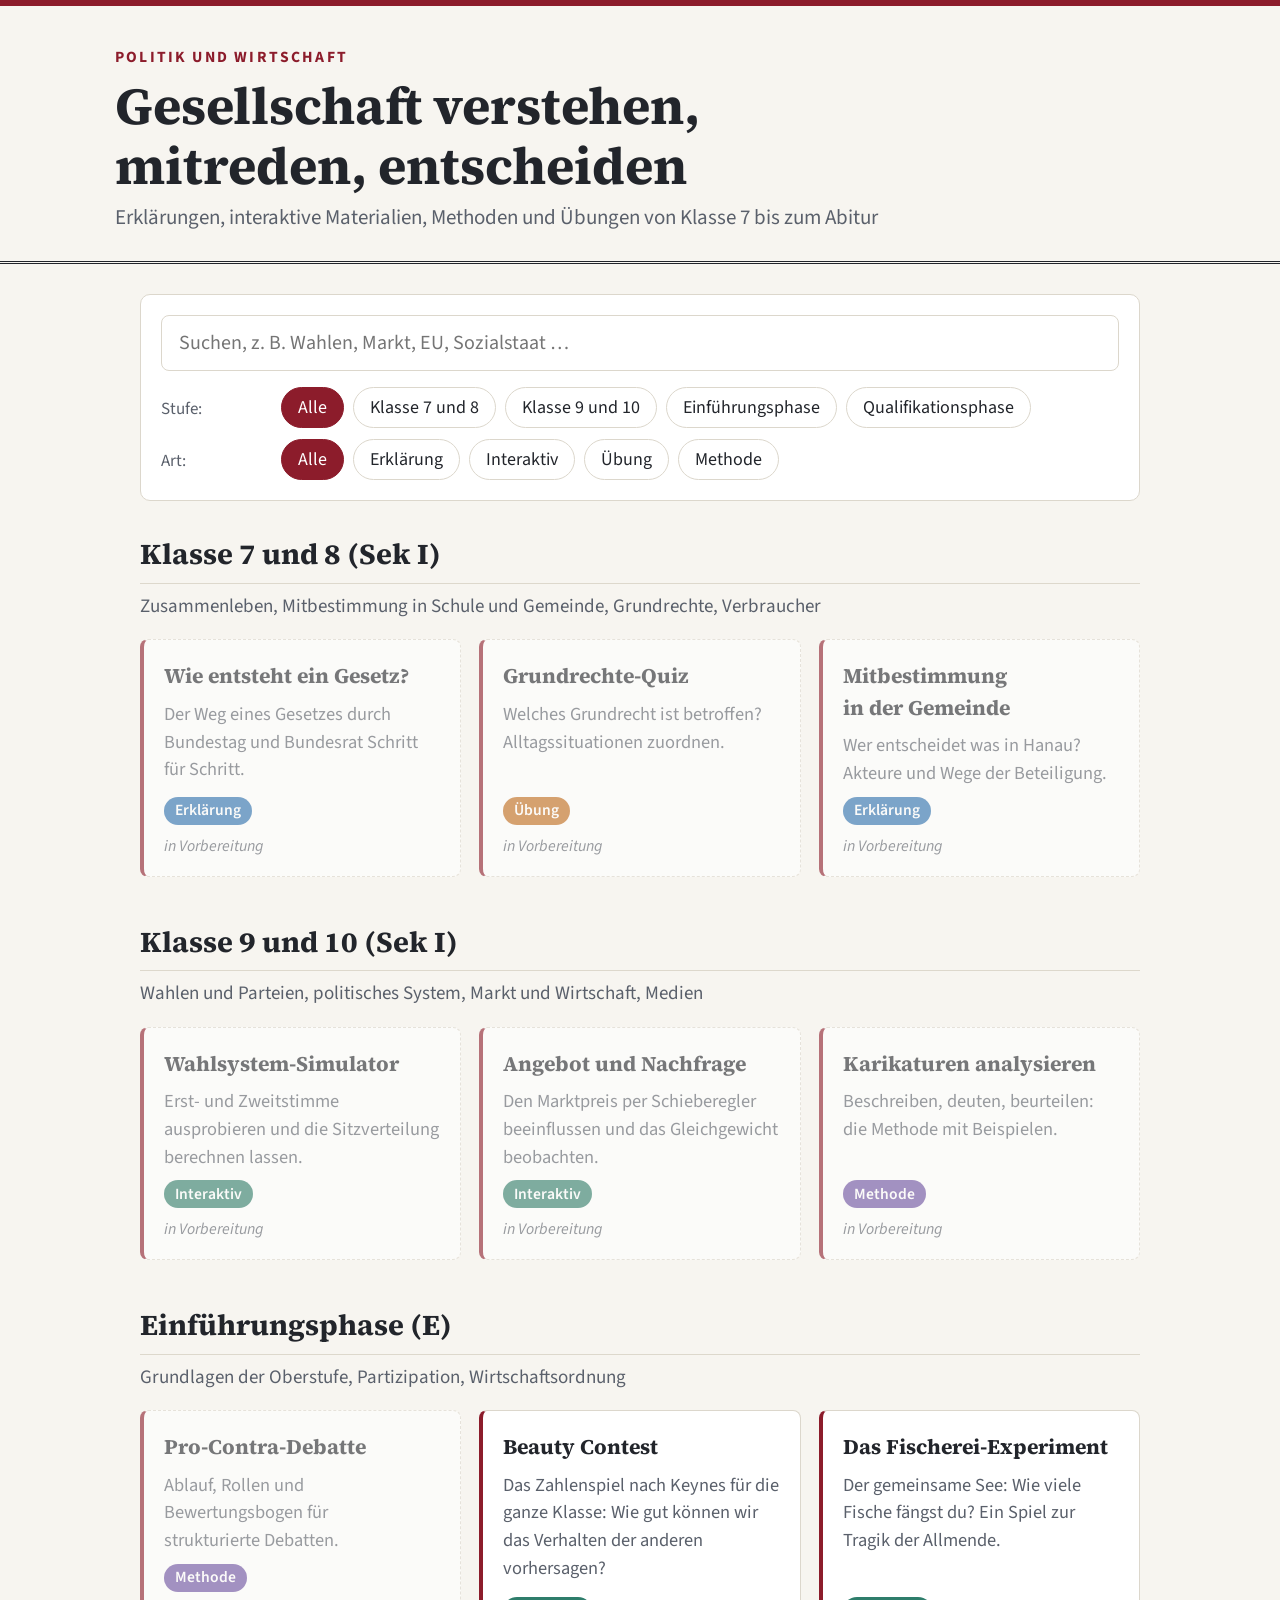
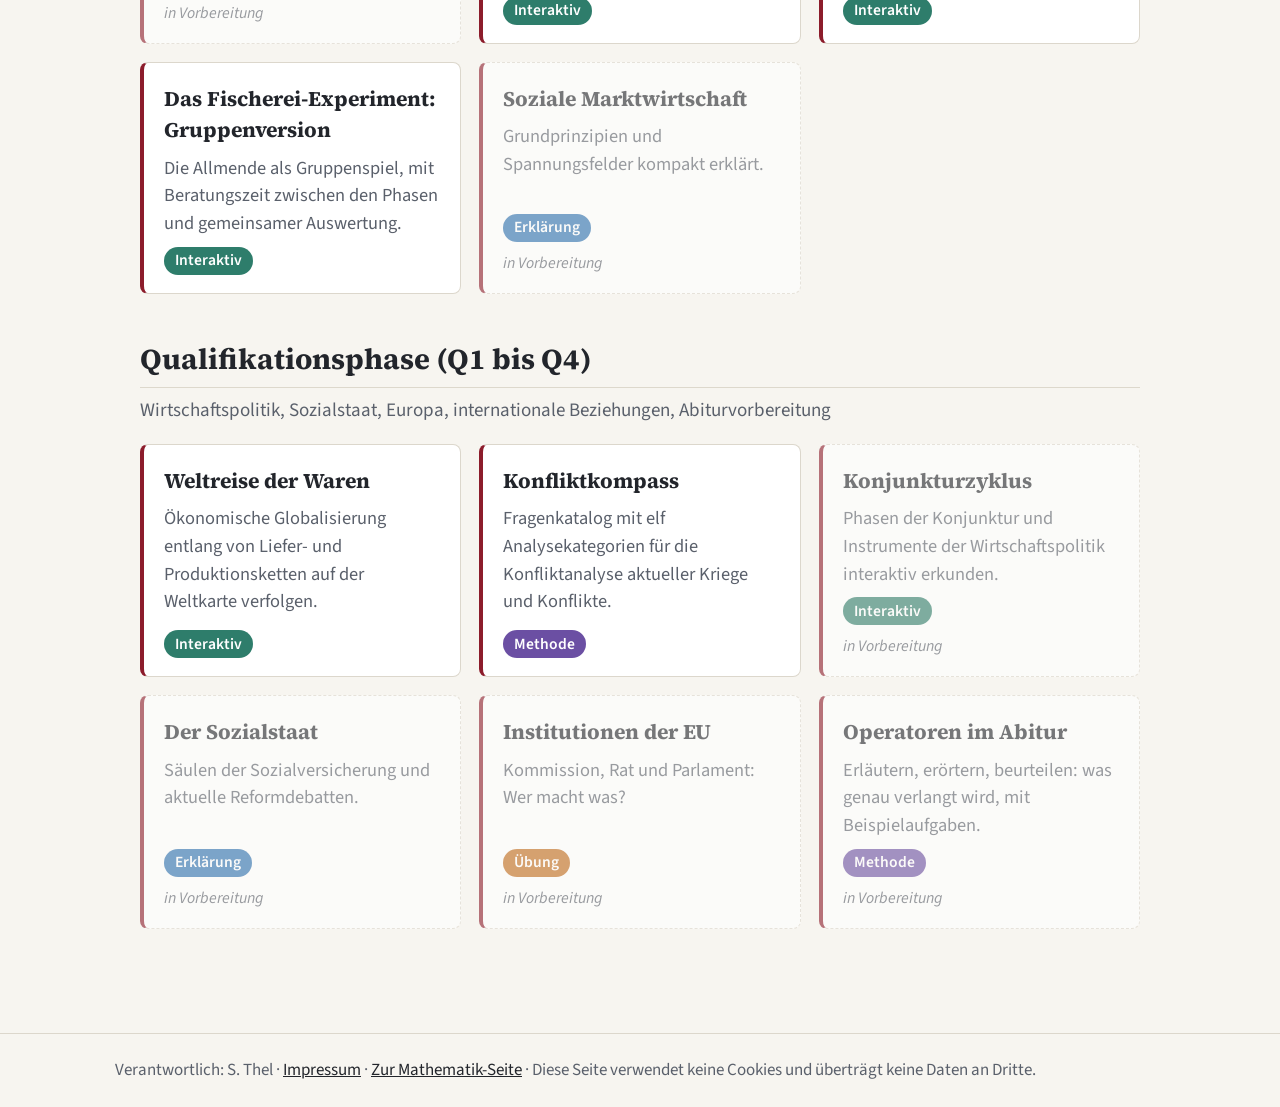
==== commit b74cb85c: "Bessere Zeilenumbrüche und Darstellung auf dem Handy Startseite: ausgewogene Umbrüche bei Überschrif" ====
--- a/index.html
+++ b/index.html
@@ -141,6 +141,20 @@
     color: var(--ink-soft);
   }
   footer a { color: var(--ink); }
+
+/* Zeilenumbrüche und Filter auf kleinen Bildschirmen */
+h1, h2, h3, .card h3 { text-wrap: balance; }
+p { text-wrap: pretty; }
+.row { position: relative; padding-left: 6rem; }
+.row-label { position: absolute; left: 0; top: .5rem; min-width: 0; margin: 0; }
+@media (max-width: 640px) {
+  header { padding-left: 1.1rem; padding-right: 1.1rem; }
+  header h1 { font-size: clamp(1.6rem, 7.5vw, 2.2rem); }
+  .row { padding-left: 0; }
+  .row-label { position: static; flex-basis: 100%; margin-bottom: .1rem; }
+  .chip { padding: .3rem .75rem; font-size: .88rem; }
+  .search { font-size: .95rem; }
+}
 </style>
 </head>
 <body>
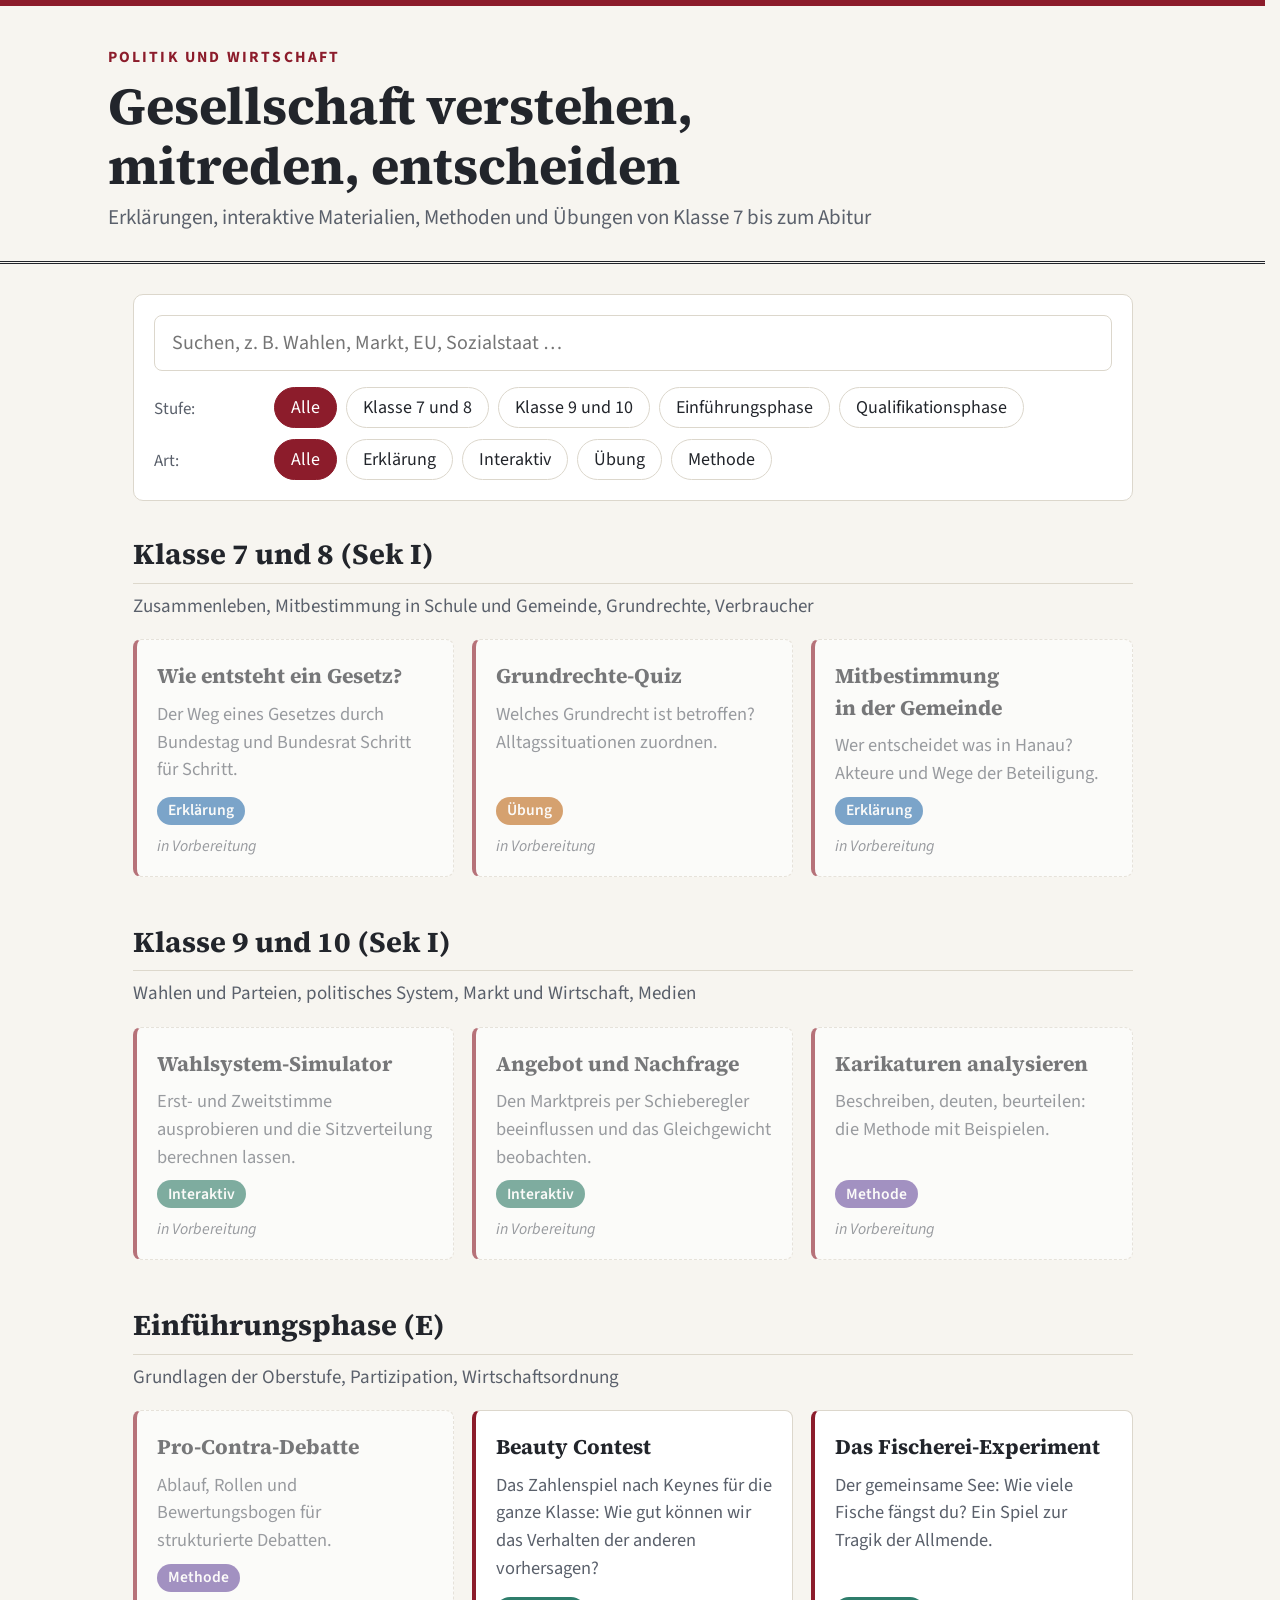
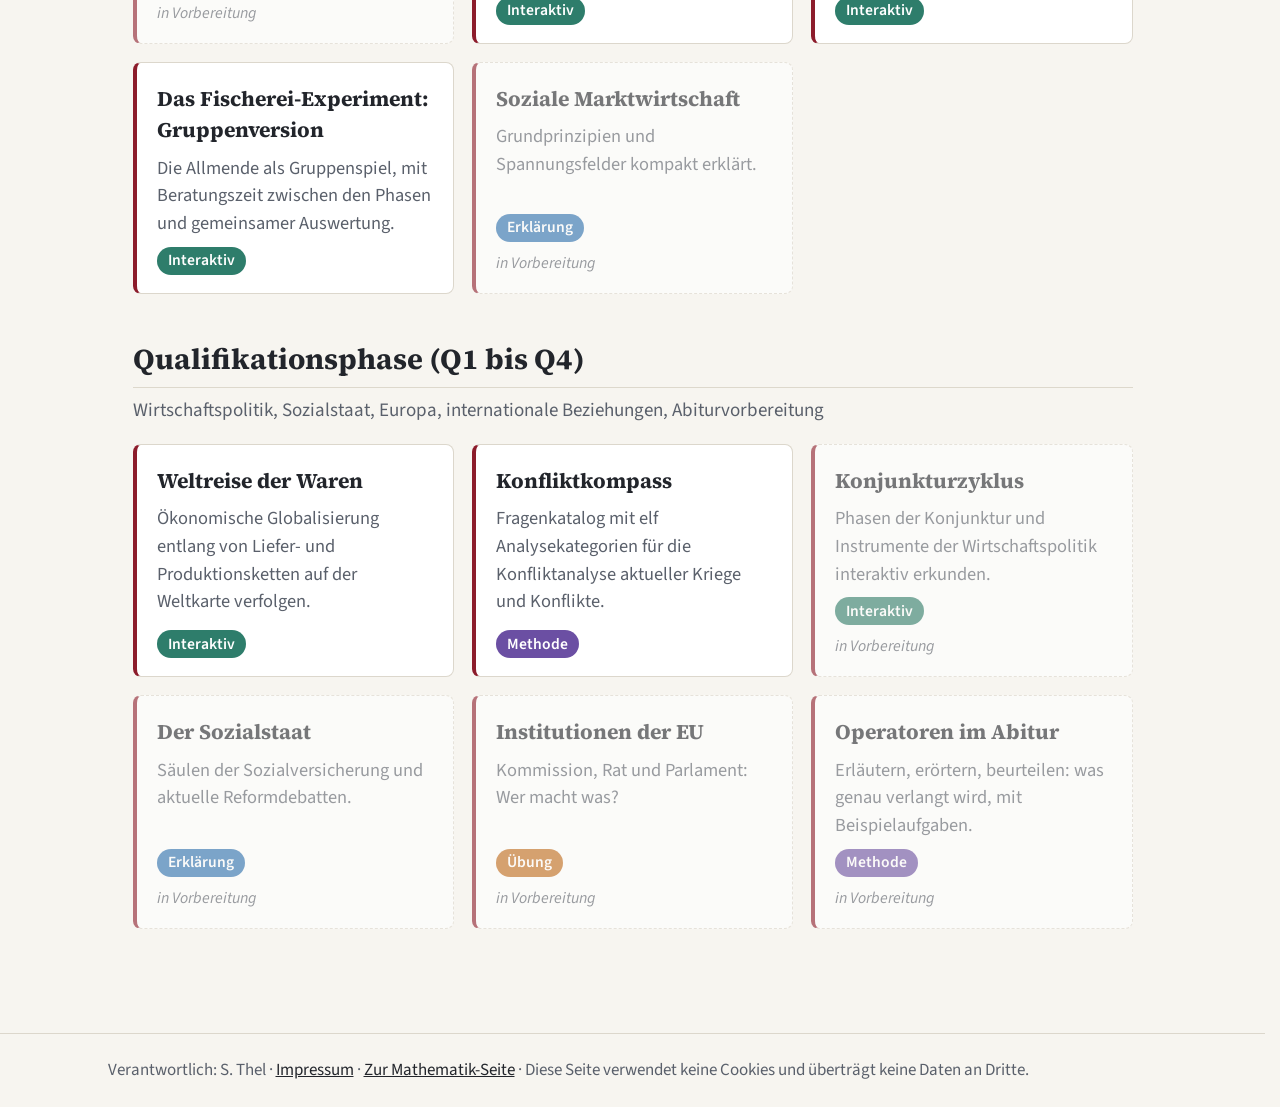
==== commit 6428eef0: "Platz für die Scrollleiste freihalten Wird eine Seite durch Aufklappen länger, erscheint unter Windo" ====
--- a/index.html
+++ b/index.html
@@ -6,6 +6,8 @@
 <title>Politik und Wirtschaft: Materialien, Methoden und Übungen</title>
 <link rel="stylesheet" href="assets/fonts/fonts.css">
 <style id="typo-basis">
+/* Platz für die Scrollleiste immer freihalten, damit nichts springt, wenn die Seite länger wird */
+html{scrollbar-gutter:stable}
 /* Einheitliche Schriften: Text Source Sans 3, Überschriften Source Serif 4, Zahlen Source Code Pro */
 html{font-size:20px}
 body{font-family:"Source Sans 3", system-ui, sans-serif}
